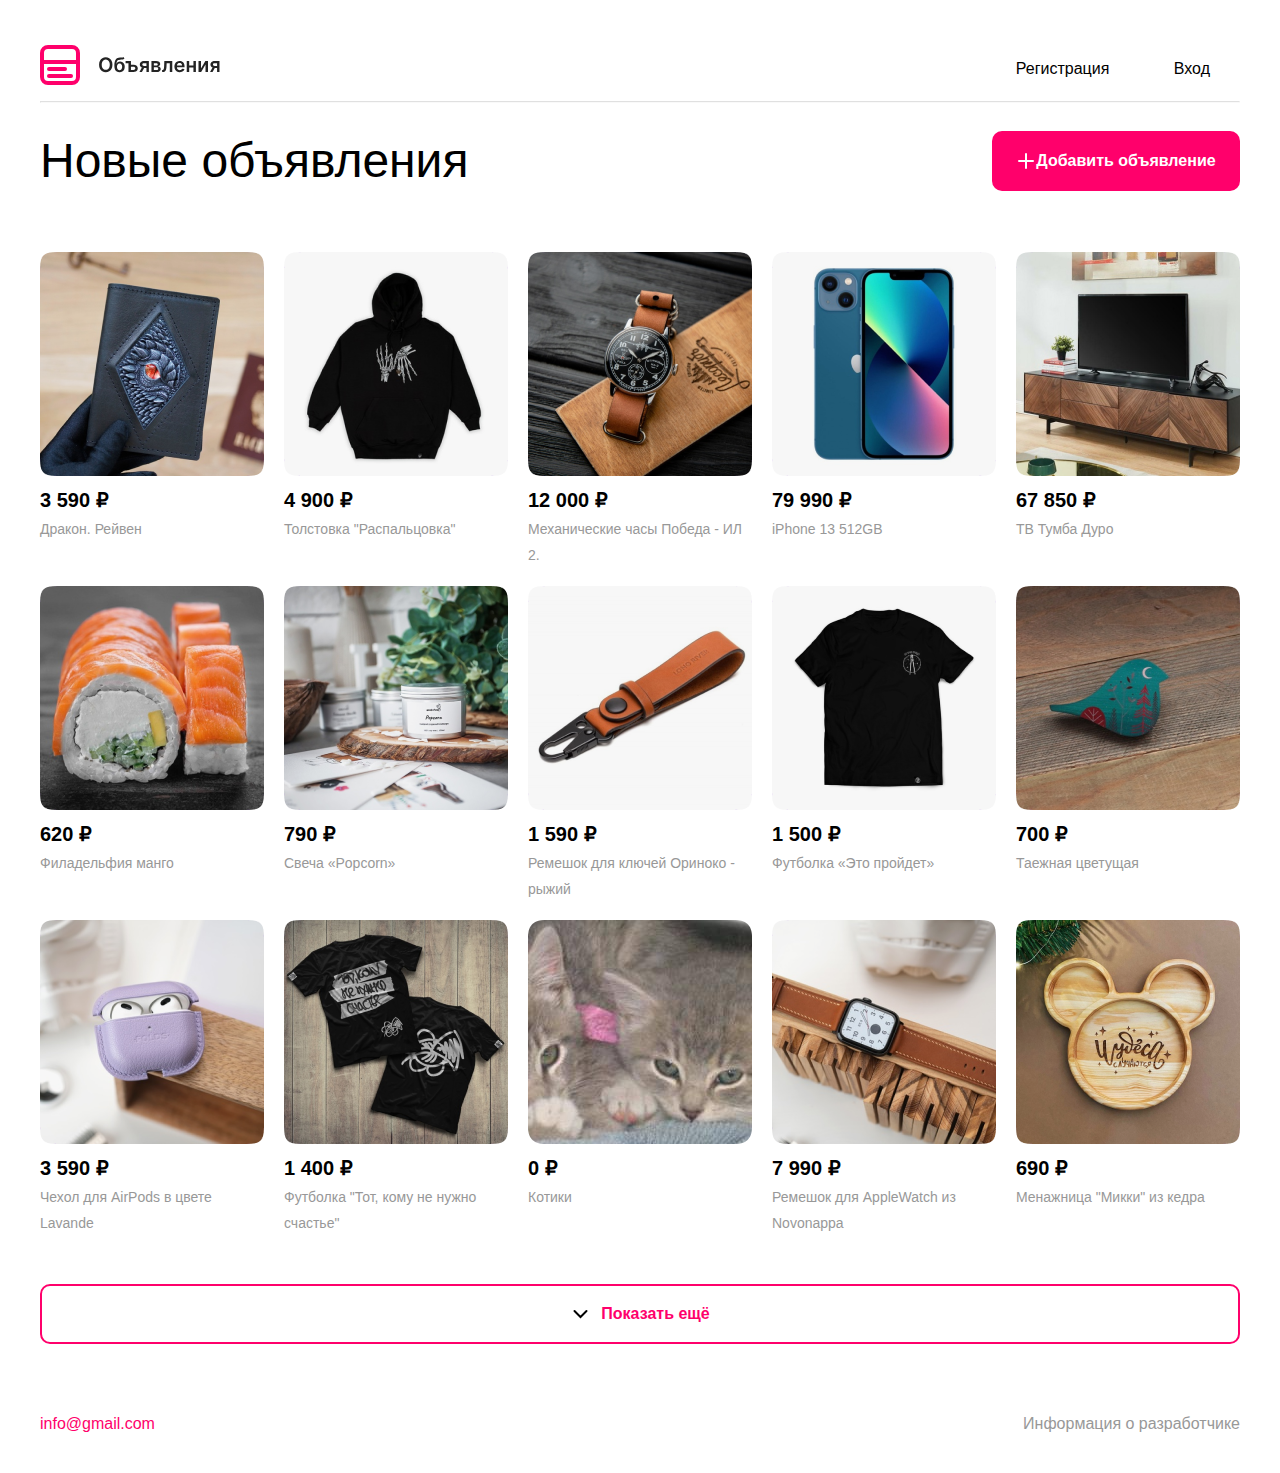
==== index.html @ 77a4523d "Add files via upload" ====
<!DOCTYPE html>
<html lang="ru">
<head>
    <meta charset="UTF-8">
    <link rel="preconnect" href="https://fonts.googleapis.com">
    <link href="https://fonts.googleapis.com/css?family=Inter&display=swap"
     rel="stylesheet">
    <link rel="stylesheet" href="./style.css">
    <link rel="stylesheet" href="./media.css">
    <link rel="shortcut icon" href="./images/logo2.png" type="">
    <title>Объявления</title>
</head>
<body>

    <header class="header">
        <div class="container">
            <div class="header__inner">
                <div class="header__logo1">
                    <img src="./images/logo.svg">
                </div>
                <nav class="nav">
                    <a  onclick="show('block')" class="nav_link" href="#">Регистрация</a>
                    <a onclick="show2('block')" class="nav_link" href="#">Вход</a>
                </nav>
            </div>
            <div>
                <hr class="line">
            </div>
        </div>
    </header>

    <div class="intro">
        <div class="container">
           <div class="intro__inner">
               <h1 class="intro__title">Новые объявления</h1>
                 <a class="intro__btn" href="./index1.html">
                   <img src="./images/+.svg">
                   Добавить объявление
                </a>
           </div>
       </div>
    </div>

    <div class="wrapper">
            <div>
                <a href="./index2.html">
                    <img src="./images/card1.png">
                </a>
                <text class="price">3 590 ₽</text>
                <br>
                <text class="name">Дракон. Рейвен</text>
            </div>
            <div>
                <img src="./images/card2.png">
                <text class="price">4 900 ₽</text>
                <br>
                <text class="name">Толстовка "Распальцовка"</text>
            </div>
            <div>
                <img src="./images/card3.png">
                <text class="price">12 000 ₽</text>
                <br>
                <text class="name">Механические часы Победа - ИЛ 2.</text>
            </div>
            <div>
                <img src="./images/card4.png">
                <text class="price">79 990 ₽</text>
                <br>
                <text class="name">iPhone 13 512GB</text>
            </div>
            <div>
                <img src="./images/card5.png">
                <text class="price">67 850 ₽</text>
                <br>
                <text class="name">ТВ Тумба Дуро</text>
            </div>
            <div>
                <img src="./images/card6.png">
                <text class="price">620 ₽</text>
                <br>
                <text class="name">Филадельфия манго</text>
            </div>
            <div>
                <img src="./images/card7.png">
                <text class="price">790 ₽</text>
                <br>
                <text class="name">Свеча «Popcorn»</text>
            </div>
            <div>
                <img src="./images/card8.png">
                <text class="price">1 590 ₽</text>
                <br>
                <text class="name">Ремешок для ключей Ориноко - рыжий</text>
            </div>
            <div>
                <img src="./images/card9.png">
                <text class="price">1 500 ₽</text>
                <br>
                <text class="name">Футболка «Это пройдет»</text>
            </div>
            <div>
                <img src="./images/card10.png">
                <text class="price">700 ₽</text>
                <br>
                <text class="name">Таежная цветущая</text>
            </div>
            <div>
                <img src="./images/card11.png">
                <text class="price">3 590 ₽</text>
                <br>
                <text class="name">Чехол для AirPods в цвете Lavande</text>
            </div>
            <div>
                <img src="./images/card12.png">
                <text class="price">1 400 ₽</text>
                <br>
                <text class="name">Футболка "Тот, кому не нужно счастье"</text>
            </div>
            <div>
                <img src="./images/card13.png">
                <text class="price">0 ₽</text>
                <br>
                <text class="name">Котики</text>
            </div>
            <div>
                <img src="./images/card14.png">
                <text class="price">7 990 ₽</text>
                <br>
                <text class="name">Ремешок для AppleWatch из Novonappa</text>
            </div>
            <div>
                <img src="./images/card15.png">
                <text class="price">690 ₽</text>
                <br>
                <text class="name">Менажница "Микки" из кедра
                </text>
            </div>
    </div>
<div class="container">
    <div class="under">
            <button class="more_btn">
                <img img="img1" src="./images/arrow2.svg">
                Показать ещё
            </button>
    </div>
        
    <div class="dop_links">
            <a class="mail" href="#">info@gmail.com</a>
            <a class="info_devop" href="#">Информация о разработчике</a>
    </div> 
</div>


<!--Форма регистрации-->

<div onclick="show('none');show2('none')" id="gray">
</div>
<div id="window1">
    <img onclick="show('none')" class="close" src="./images/close.png">
    <div class="form" id="form1">
        <div class="select">
            <text class="reg_text">Регистрация</text>
            <text onclick="show('none');show2('block')"  class="avt_text">Авторизация</text>
       </div>
        <br>
        <form action="index.html" name="f1">
            <input type="text" placeholder="Ваше имя" name="name1" class="input1" >
            <div class="wrapper1">
                <input type="email" placeholder="Email" name="email1" class="input">
                <input type="tel" placeholder="Мобильный телефон" name="number1" class="input">
                <input type="password" placeholder="Пароль" name="pass" class="input">
                <input type="password" placeholder="Повторите пароль" name="pass2" class="input">
            </div>
            <label class="label">
                <input type='checkbox'>
                Согласен на обработку 
                <span class="person">персональных данных</span>
            </label>
            <center> <a class="reg__btn" href="">
                Зарегистрироваться
            </a>
            <br>
            <img src="./images/info.svg">
            </center>
        </form>
    </div>

   
</div>

<div id="window2">
    <img onclick="show2('none')" class="close" src="./images/close.png">
    <div class="form2" id="form2">
        <div class="select1">
            <text onclick="show('block');show2('none')" class="reg_text1">Регистрация</text>
            <text class="avt_text1">Авторизация</text>
       </div>
        <br>
        <form action="index.html" name="f1">
            <div class="wrapper2">
                <input type="email" placeholder="Email" name="email1" class="input">
            
                <input type="password" placeholder="Пароль" name="pass" class="input">
            </div>
           
            <center> <a class="av__btn" href="">
                Войти
            </a>

            <img src="./images/info.svg">
            </center>
        </form>
    </div>

   
</div>

<script>
function show(state)
{
    document.getElementById('window1').style.display = state;
    document.getElementById('gray').style.display = state;
}

function show2(state)
{
    document.getElementById('window2').style.display = state;
    document.getElementById('gray').style.display = state;
}
</script>

</body>
</html>
---- style.css ----
@font-face {
    font-family: 'Inter';
    font-style: normal;
    font-weight: 400;
    src: url('inter-v12-latin-regular.eot'); /* IE9 Compat Modes */
    src: local(''),
         url('inter-v12-latin-regular.eot?#iefix') format('embedded-opentype'), /* IE6-IE8 */
         url('inter-v12-latin-regular.woff2') format('woff2'), /* Super Modern Browsers */
         url('inter-v12-latin-regular.woff') format('woff'), /* Modern Browsers */
         url('inter-v12-latin-regular.ttf') format('truetype'), /* Safari, Android, iOS */
         url('inter-v12-latin-regular.svg#Inter') format('svg'); /* Legacy iOS */
  }
  /* inter-600 - latin */
  @font-face {
    font-family: 'Inter';
    font-style: normal;
    font-weight: 600;
    src: url('inter-v12-latin-600.eot'); /* IE9 Compat Modes */
    src: local(''),
         url('inter-v12-latin-600.eot?#iefix') format('embedded-opentype'), /* IE6-IE8 */
         url('inter-v12-latin-600.woff2') format('woff2'), /* Super Modern Browsers */
         url('inter-v12-latin-600.woff') format('woff'), /* Modern Browsers */
         url('inter-v12-latin-600.ttf') format('truetype'), /* Safari, Android, iOS */
         url('inter-v12-latin-600.svg#Inter') format('svg'); /* Legacy iOS */
  }     
  @font-face {
    font-family: 'Inter';
    font-style: normal;
    font-weight: 500;
    src: url('inter-v12-latin-500.eot'); /* IE9 Compat Modes */
    src: local(''),
         url('inter-v12-latin-500.eot?#iefix') format('embedded-opentype'), /* IE6-IE8 */
         url('inter-v12-latin-500.woff2') format('woff2'), /* Super Modern Browsers */
         url('inter-v12-latin-500.woff') format('woff'), /* Modern Browsers */
         url('inter-v12-latin-500.ttf') format('truetype'), /* Safari, Android, iOS */
         url('inter-v12-latin-500.svg#Inter') format('svg'); /* Legacy iOS */
  }     
body {
    
    margin: 0;
    font-family: 'Inter', sans-serif;
    color: black;
    line-height: 1.6;
}

*,
*:before,
*:after {
    box-sizing: border-box;
}

 h1,h2,h3,h4,h5,h6 {
    margin: 0;
 }
 
 /*Container*/
.container {
    width: 100%;
    max-width: 1200px;
    margin: 0 auto;
}
/* Intro */
.intro {
    display: flex;
    width: 100%;
    margin-top: 20px;
}

.intro__title {
    font-size: 48px;
    font-weight: 500;
}

.intro__inner {
    display: flex;
    justify-content: space-between;
    align-items: center;
}

.intro__btn {
    display: flex;
    align-items: center;
    justify-content: center;
    font-size: 16;
    font-weight: 600;
    color: white;
    background-color: #FF006B;
    border-style: none;
    line-height: 60px;
    width: 248px;
    border-radius: 10px;
    cursor: pointer;
    z-index: 1000;
    text-decoration: none;
}

.intro__btn:hover {
background-color:   #FF3278;
}
/* Header*/
.header
{
    width: 100%;
    padding-top: 45px;
    top: 0;
    left: 0;
    right: 0;
    z-index: 1000;
}
.header__inner {
    display: flex;
    justify-content: space-between;
    align-items: center;
}
.line{
    color: #ECECEC;
    opacity: .3;
    margin: 74 autos;
}

/*Nav*/
.nav {
    font-size: 16px;
    font-weight: 500;
}

.nav_link{
    color:black;
    text-decoration: none;
    margin:0 30px;
}

.nav_link:hover {
    color:   #FF3278;
    }

/*Wrapper*/
.wrapper {
    width: 100%;
    max-width: 1200px;
    margin: 0 auto;
    margin-top: 53px;
    display: flex;
    flex-wrap: wrap;
    align-items: center;
    justify-content: center;
    gap: 110px 20px;
  }
  
  .wrapper > div {
    background-color:blueviolet ;
    flex: 1 1 1;
    width: 224px;
    height: 224px;
    border-radius: 20px;
    cursor: pointer;
    
  }


  .price {
    font-size: 20px;
    font-weight: 600;
  }
  .name{
    font-size: 14px;
    font-weight: 400;
    color: #989898;
  }
  
 .under {
    width: 100%;
    max-width: 1200px;
    margin: 0 auto;
    display: flex;
    align-items: center;
    justify-content: center;
    margin-top: 140px;
 }

 .more_btn {
    display: flex;
    justify-content: center;
    align-items: center;
    padding: 20px;
    gap: 10px;
    font-size: 16px;
    font-weight: 600;
    width: 1200px;
    height: 60px;
    left: 360px;
    top: 1251px;
    color: #FF006B;
    background-color: white;
    border: 2px solid #FF006B;
    border-radius: 10px;
    cursor: pointer;
 }

 .more_btn:hover {
    color: white;
    background-color: #FF006B;
    transition: 0.3s;
    
 }


 .dop_links {
    width: 100%;
    max-width: 1200px;
    margin: 0 auto;
    margin-top: 30px;
    height:99px;
    display: flex;
    justify-content: space-between;
    align-items: center;
    text-decoration: none;
 }

 .mail {
    font-size: 16px;
    font-weight: 400;
    color: #FF006B;
    text-decoration: none;
 }

 .mail:hover{
    color: #FF3278;
 }
 .info_devop {
    font-size:16px;
    font-weight: 400;
    color: #989898;
    text-decoration: none;
 }


 /*download*/

 
 #upload-container {
    margin-top: 30px;
    display: flex;
    justify-content: center;
    align-items: center;
    flex-direction: column;
    width: 390px;
    height: 390px;
    border: 2px dashed #585858;
    border-radius: 20px;
    cursor: pointer;
    color: #585858;
}

#upload-container img {
    width: 5%;
    margin-bottom: 20px;
    user-select: none;
}

.loading{
    width: 100%;
        max-width: 1200px;
        height: 100vh;
        display: grid;
        grid-template-columns: 1fr 1fr;
        margin:0 auto;
}

.upload{
    width:390px;
    margin-right: 40px;
}

.about__product{
    margin-top: 30px;
    display: flex;
    flex-direction: column;
    width: 770px;
    background: white;
}

#name{
    font-weight: 500;
    width: 770px;
    font-size: 48px;
    line-height: 60px;
    border-style: none;
    box-shadow: none;
    outline: 0 !important;
    border: none;
}
#price2{
    margin-top: 40px;
    width: 770px;
    height: 28px;
    line-height: 28px;
    font-size: 18px;
    border-style: none;
    box-shadow: none;
    outline: 0 !important;
    border: none;
}

#desc2{
    margin-top: 40px;
    width: 770px;
    height: 112px;
    font-size: 18px;
    padding: 0px;
    box-shadow: none;
    outline: 0 !important;
    border: none;
}

.btn2 {
    margin-top: 40px;
    display: flex;
    align-items: center;
    justify-content: center;
    font-size: 16px;
    font-weight: 600;
    color: #FFFFFF;
    background: #FF006B;
    border-style: none;
    line-height: 60px;
    width: 254px;
    height: 60px;
    border-radius: 10px;
    opacity: 0.3;
    cursor: pointer;
    text-decoration: none;
}

.btn2:hover{
    opacity: 1;
    transition: 0.3s;
}


.person{
    color:  #FF006B;
}

.reg__btn {
    display: flex;
    justify-content: center;
    align-items: center;
    padding: 20px;
    gap: 10px;
    font-size: 16px;
    font-weight: 600;
    width: 520px;
    height: 60px;
    color: white;
    background-color: #FF006B;
    opacity: 0.3;
    border-radius: 10px;
    cursor: pointer;
    text-decoration: none;
    margin-top: 20px;
 }

 .reg__btn:hover {
    transition: 0.3s;
    opacity: 1;
 }
 #window1 {
    display: none;
    width: 600px;
    height: 549px;
    margin: 40px auto;
    background: #fff;
    border: 1px solid #fff;
    border-radius: 20px;
    z-index: 3000;
    position: fixed;
    left: 0;
    right: 0;
    top: -25px;
    bottom: 0;
 }

 .form{
    width: 520px;
    margin: 0px auto;
    text-align: center;
 }
 
 
 .input1{
    display: flex;
    flex-direction: row;
    justify-content: center;
    align-items: center;
    padding: 20px;
    gap: 10px;
    width: 520px;
    height: 60px;
    border: 2px solid #B9B9B9;
    border-radius: 10px;
    margin-bottom: 20px;
 }

 
 .close{
    margin-top: 20px;
    margin-left: 560px;
    cursor: pointer;
    padding: 2px;
 }

#gray{
    display: none;
    background-color: rgba(1,1,1,0.75);
    position: fixed;
    left: 0;
    right: 0;
    top: 0;
    bottom: 0;
    z-index: 3000;
}

.wrapper1 {
    width: 100%;
    max-width: 520px;
    margin: 0 auto;
    display: flex;
    flex-wrap: wrap;
    align-items: center;
    justify-content: center;
    gap: 20px 20px;
    margin-bottom: 20px;
  }
  
  .wrapper1 > input {
    flex: 1 1 1;
    width: 250px;
    height: 60px;
    padding: 20px;
    border: 2px solid #B9B9B9;
    border-radius: 10px;
  }

.select{
    display: flex;
    gap: 30px;
    margin-left: 38px;
}

.reg_text{
    font-weight: 500;
    font-size: 32px;
    line-height: 39px;
    cursor: pointer;
}

.avt_text{
    font-weight: 500;
    font-size: 32px;
    line-height: 39px;
    color: #B9B9B9;
    cursor: pointer;
}


#window2 {
    display: none;
    width: 600px;
    height: 349px;
    margin: 40px auto;
    background: #fff;
    border: 1px solid #fff;
    border-radius: 20px;
    z-index: 3000;
    position: fixed;
    left: 0;
    right: 0;
    top: 0;
    bottom: 0;
 }

 .form2{
    width: 540px;
    margin: 0px auto;
    text-align: center;

 }


 .wrapper2 {
    width: 100%;
    max-width: 540px;
    margin: 0 auto;
    display: flex;
    flex-wrap: wrap;
    align-items: center;
    justify-content: center;
    gap: 20px 20px;
    margin-bottom: 20px;
  }
  
  .wrapper2 > input {
    width: 250px;
    height: 60px;
    padding: 20px;
    border: 2px solid #B9B9B9;
    border-radius: 10px;
  }


  .select1{
    display: flex;
    gap: 30px;
    margin-left: 38px;
}

.reg_text1{
    font-weight: 500;
    font-size: 32px;
    line-height: 39px;
    color: #B9B9B9;
    cursor: pointer;
}

.avt_text1{
    font-weight: 500;
    font-size: 32px;
    line-height: 39px;
    cursor: pointer;
}


.av__btn {
    display: flex;
    justify-content: center;
    align-items: center;
    padding: 20px;
    font-size: 16px;
    font-weight: 600;
    width: 520px;
    height: 60px;
    color: white;
    background-color: #FF006B;
    opacity: 0.3;
    border-radius: 10px;
    cursor: pointer;
    text-decoration: none;
    margin-top: 10px;
    margin-bottom: 20px;
 }

 .av__btn:hover {
    transition: 0.3s;
    opacity: 1;
 }
---- media.css ----
/* Large desktops and laptops */
@media (min-width: 1230px) {

}

/* Landscape tablets and medium desktops */
@media (min-width: 992px) and (max-width: 1229px) {
    .container{
        width: 688px;
    }
    .wrapper {
        max-width: 688px;
        gap: 100px 20px;
      }
      
      .wrapper > div {
        background-color:blueviolet ;
        flex: 1 1 1;
        width: 216px;
        height: 216px;
        border-radius: 20px;
        cursor: pointer;
        
      }
      .intro__title {
        font-size: 32px;
        font-weight: 500;
    }
}

/* Portrait tablets and small desktops */
@media (min-width: 768px) and (max-width: 991px) {
    .container{
        width: 688px;
    }
    .wrapper {
        max-width: 688px;
        gap: 100px 20px;
      }
      
      .wrapper > div {
        background-color:blueviolet ;
        flex: 1 1 1;
        width: 216px;
        height: 216px;
        border-radius: 20px;
        cursor: pointer;
        
      }
      .intro__title {
        font-size: 32px;
        font-weight: 500;
    }
}

/* Landscape phones and portrait tablets */
@media (min-width: 700px) and (max-width: 767px)  {
    .container{
        width: 688px;
    }
    .wrapper {
        max-width: 688px;
        gap: 100px 20px;
      }
      
      .wrapper > div {
        background-color:blueviolet ;
        flex: 1 1 1;
        width: 216px;
        height: 216px;
        border-radius: 20px;
        cursor: pointer;
        
      }
      .intro__title {
        font-size: 32px;
        font-weight: 500;
    }
}

@media (max-width: 699px) {
    
}
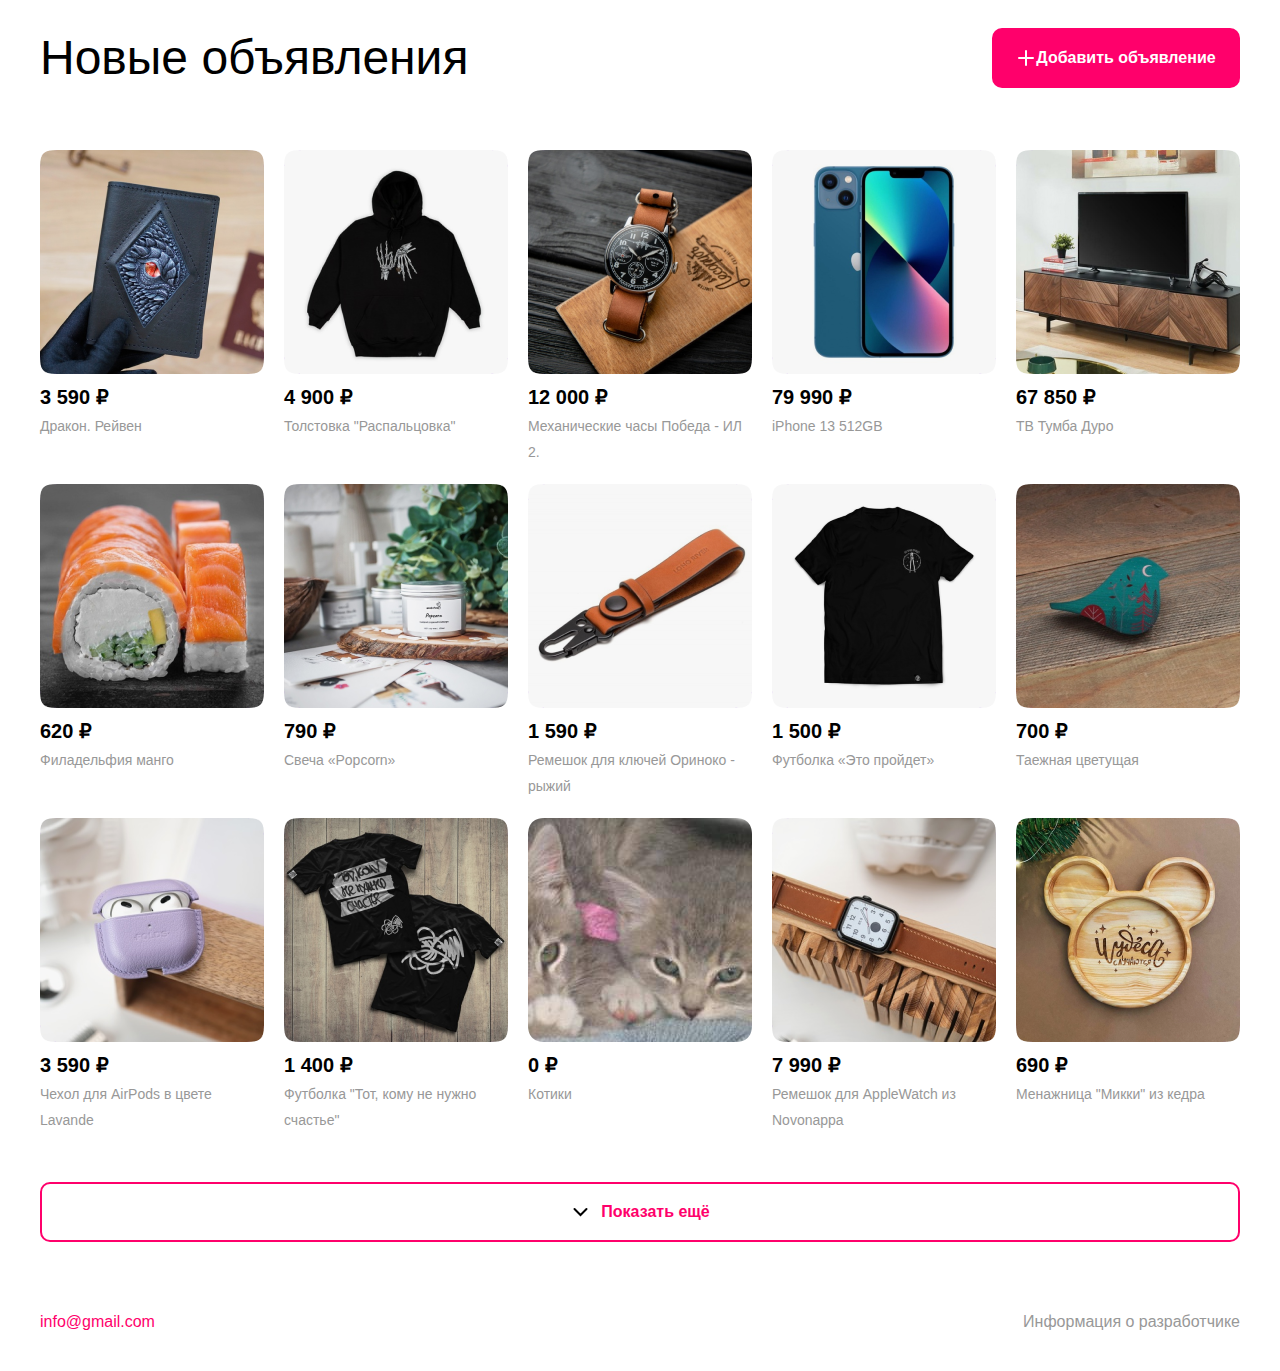
==== commit f8ce65bb: "Update index.html" ====
--- a/index.html
+++ b/index.html
@@ -11,23 +11,6 @@
     <title>Объявления</title>
 </head>
 <body>
-
-    <header class="header">
-        <div class="container">
-            <div class="header__inner">
-                <div class="header__logo1">
-                    <img src="./images/logo.svg">
-                </div>
-                <nav class="nav">
-                    <a  onclick="show('block')" class="nav_link" href="#">Регистрация</a>
-                    <a onclick="show2('block')" class="nav_link" href="#">Вход</a>
-                </nav>
-            </div>
-            <div>
-                <hr class="line">
-            </div>
-        </div>
-    </header>
 
     <div class="intro">
         <div class="container">
@@ -230,4 +213,4 @@
 </script>
 
 </body>
-</html>+</html>
--- a/media.css
+++ b/media.css
@@ -5,31 +5,6 @@
 
 /* Landscape tablets and medium desktops */
 @media (min-width: 992px) and (max-width: 1229px) {
-    .container{
-        width: 688px;
-    }
-    .wrapper {
-        max-width: 688px;
-        gap: 100px 20px;
-      }
-      
-      .wrapper > div {
-        background-color:blueviolet ;
-        flex: 1 1 1;
-        width: 216px;
-        height: 216px;
-        border-radius: 20px;
-        cursor: pointer;
-        
-      }
-      .intro__title {
-        font-size: 32px;
-        font-weight: 500;
-    }
-}
-
-/* Portrait tablets and small desktops */
-@media (min-width: 768px) and (max-width: 991px) {
     .container{
         width: 688px;
     }
@@ -80,4 +55,4 @@
 
 @media (max-width: 699px) {
     
-}+}
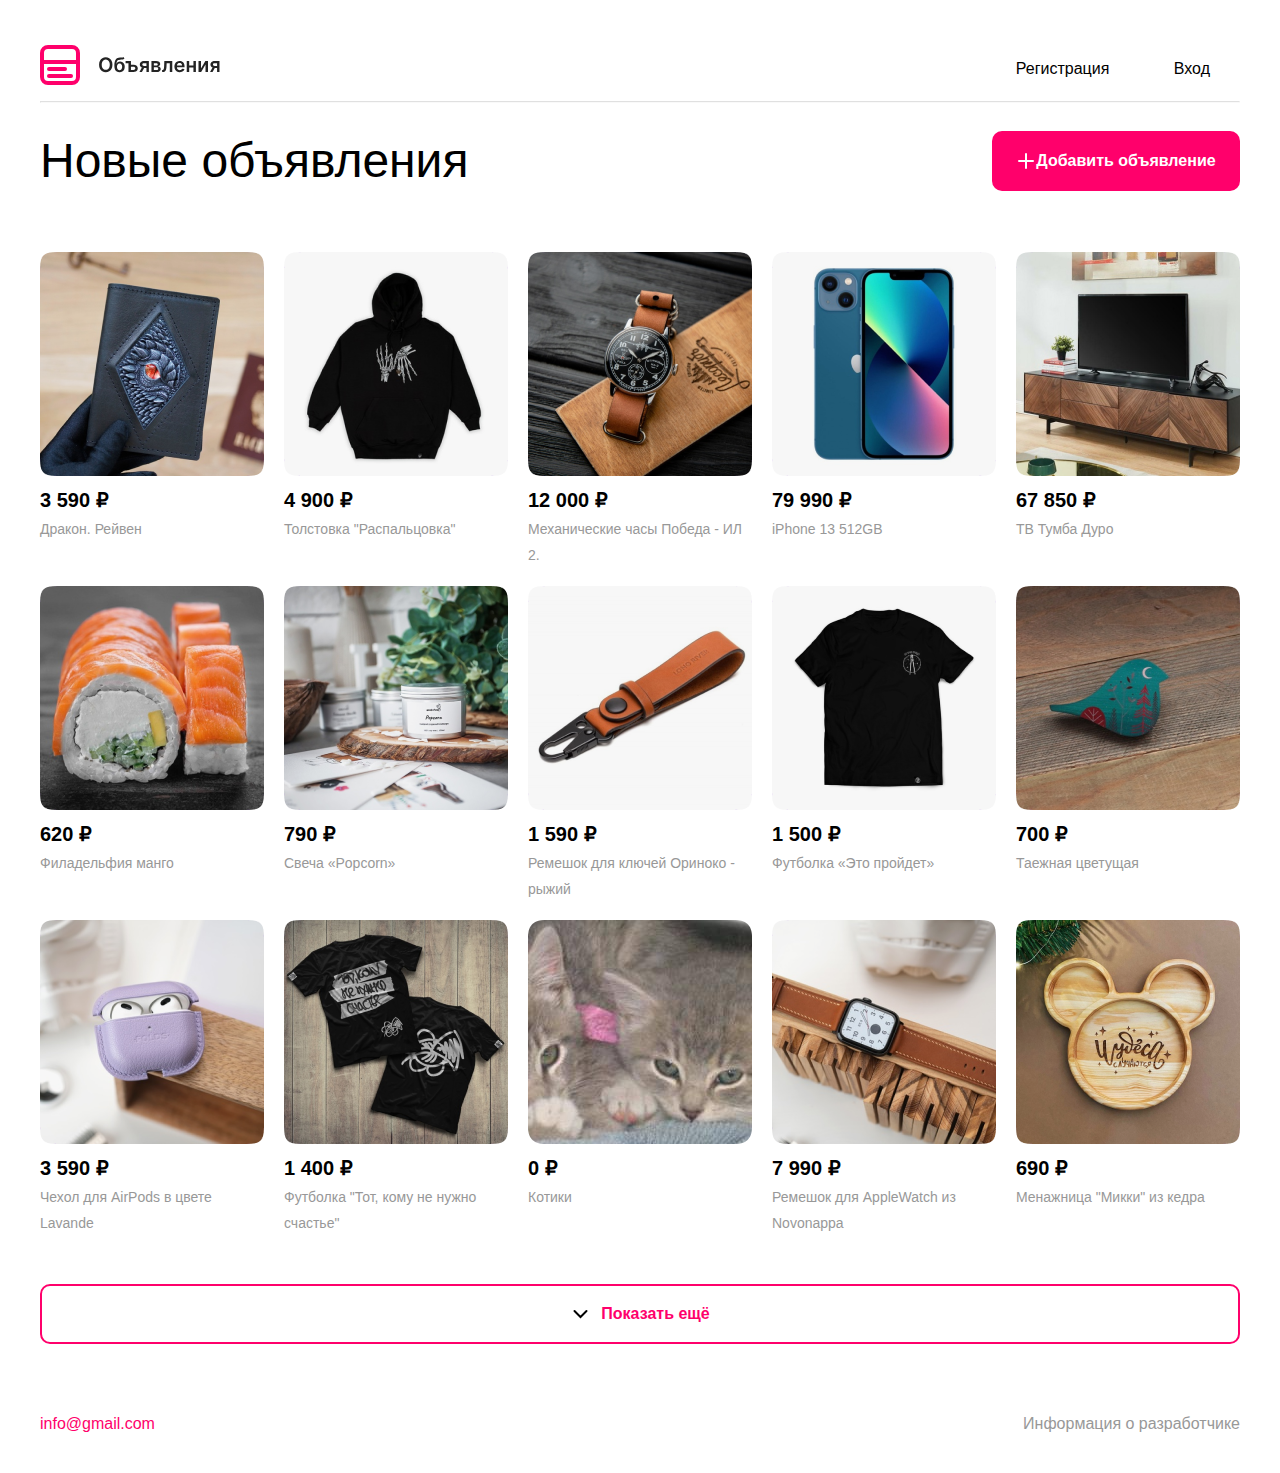
==== commit 9f8c34c6: "index.html" ====
--- a/index.html
+++ b/index.html
@@ -11,6 +11,23 @@
     <title>Объявления</title>
 </head>
 <body>
+
+    <header class="header">
+        <div class="container">
+            <div class="header__inner">
+                <div class="header__logo1">
+                    <img src="./images/logo.svg">
+                </div>
+                <nav class="nav">
+                    <a  onclick="show()" class="nav_link" href="#">Регистрация</a>
+                    <a onclick="show2()" class="nav_link" href="#">Вход</a>
+                </nav>
+            </div>
+            <div>
+                <hr class="line">
+            </div>
+        </div>
+    </header>
 
     <div class="intro">
         <div class="container">
